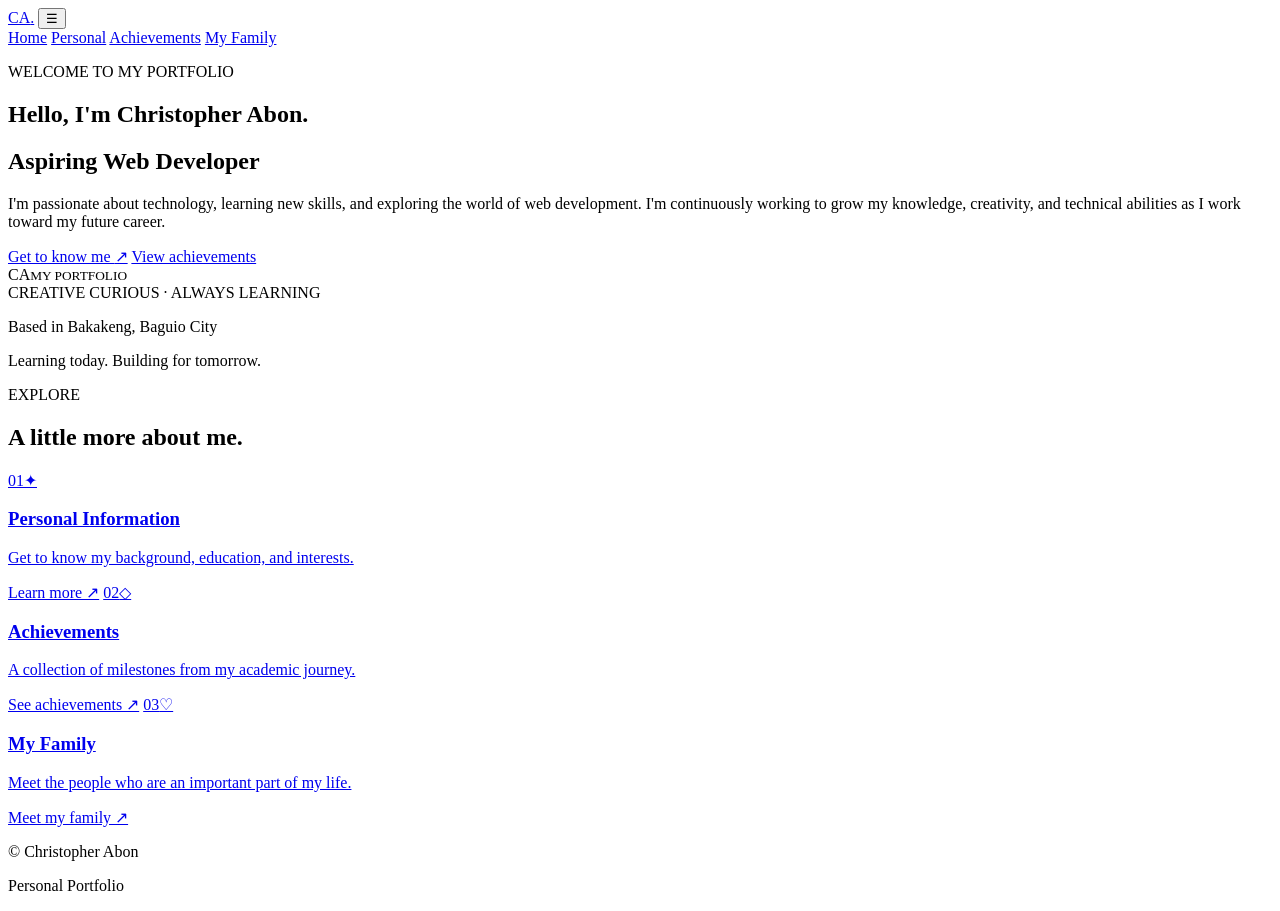
==== index.html @ debb7c57 "Add files via upload" ====
<!DOCTYPE html>
<html lang="en">
<head>
  <meta charset="UTF-8">
  <meta name="viewport" content="width=device-width, initial-scale=1.0">
  <meta name="description" content="Christopher Abon's personal portfolio and journey as an aspiring web developer.">
  <title>Christopher Abon | Portfolio</title>
  <link rel="stylesheet" href="css/style.css">
  <script src="js/script.js" defer></script>
</head>
<body>
  <header class="site-header">
    <a class="logo" href="index.html">CA<span>.</span></a>
    <button class="menu-toggle" aria-label="Toggle navigation" aria-expanded="false">☰</button>
    <nav class="navigation" aria-label="Main navigation">
      <a class="active" href="index.html">Home</a>
      <a href="personal.html">Personal</a>
      <a href="achievements.html">Achievements</a>
      <a href="family.html">My Family</a>
    </nav>
  </header>

  <main>
    <section class="hero container">
      <div class="hero-content reveal">
        <p class="eyebrow">WELCOME TO MY PORTFOLIO</p>
        <h1>Hello, I'm <span>Christopher Abon.</span></h1>
        <h2>Aspiring Web Developer</h2>
        <p class="lead">I'm passionate about technology, learning new skills, and exploring the world of web development. I'm continuously working to grow my knowledge, creativity, and technical abilities as I work toward my future career.</p>
        <div class="button-group">
          <a class="button primary" href="personal.html">Get to know me <span>↗</span></a>
          <a class="button secondary" href="achievements.html">View achievements</a>
        </div>
      </div>
      <div class="hero-art reveal" aria-label="Decorative profile graphic">
        <div class="orbit orbit-one"></div><div class="orbit orbit-two"></div>
        <div class="initials-card"><span>CA</span><small>MY PORTFOLIO</small></div>
        <span class="floating-tag tag-top">CREATIVE</span>
        <span class="floating-tag tag-bottom">CURIOUS · ALWAYS LEARNING</span>
      </div>
    </section>
    <section class="intro-strip">
      <div class="container strip-inner">
        <p><span class="dot"></span> Based in Bakakeng, Baguio City</p>
        <p>Learning today. Building for tomorrow.</p>
      </div>
    </section>
    <section class="container section-block reveal">
      <p class="eyebrow">EXPLORE</p>
      <h2 class="section-title">A little more <span>about me.</span></h2>
      <div class="feature-grid">
        <a class="feature-card" href="personal.html"><span class="card-number">01</span><span class="feature-icon">✦</span><h3>Personal Information</h3><p>Get to know my background, education, and interests.</p><span class="card-link">Learn more ↗</span></a>
        <a class="feature-card" href="achievements.html"><span class="card-number">02</span><span class="feature-icon">◇</span><h3>Achievements</h3><p>A collection of milestones from my academic journey.</p><span class="card-link">See achievements ↗</span></a>
        <a class="feature-card" href="family.html"><span class="card-number">03</span><span class="feature-icon">♡</span><h3>My Family</h3><p>Meet the people who are an important part of my life.</p><span class="card-link">Meet my family ↗</span></a>
      </div>
    </section>
  </main>
  <footer class="site-footer"><div class="container footer-inner"><p>© <span class="year"></span> Christopher Abon</p><p>Personal Portfolio</p></div></footer>
</body>
</html>
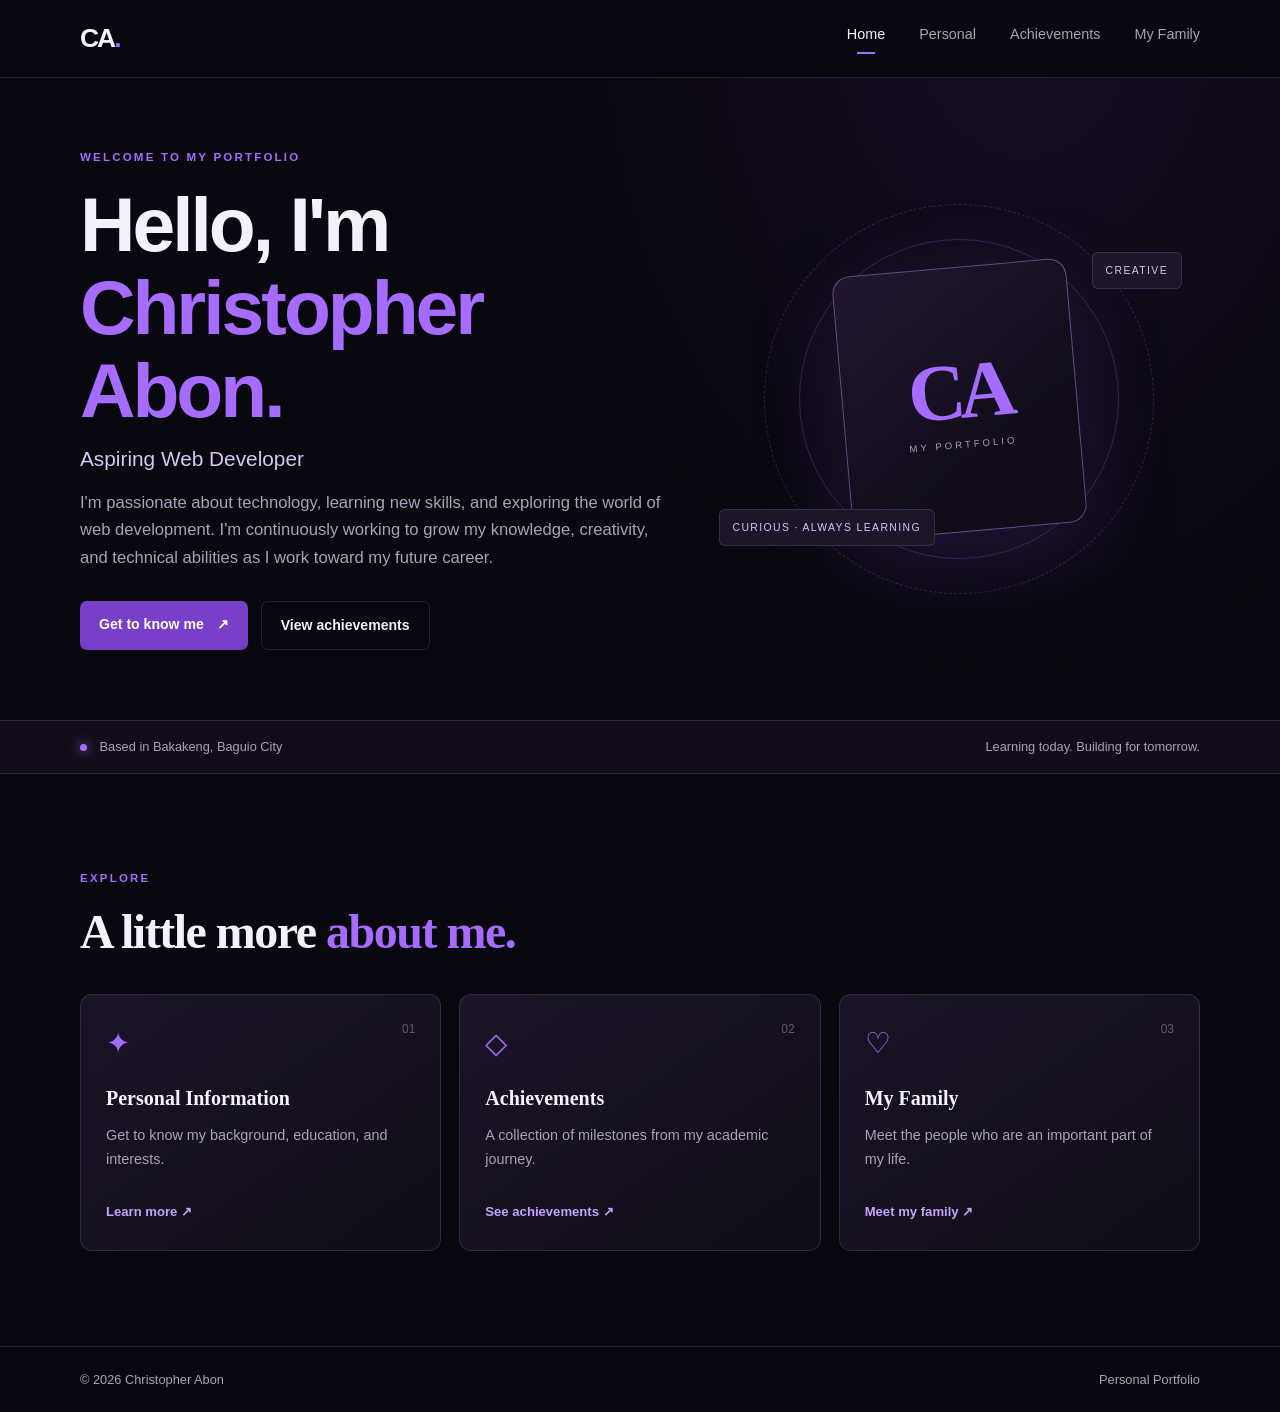
==== commit e659885e: "index.html" ====
--- a/index.html
+++ b/index.html
@@ -5,8 +5,8 @@
   <meta name="viewport" content="width=device-width, initial-scale=1.0">
   <meta name="description" content="Christopher Abon's personal portfolio and journey as an aspiring web developer.">
   <title>Christopher Abon | Portfolio</title>
-  <link rel="stylesheet" href="css/style.css">
-  <script src="js/script.js" defer></script>
+  <link rel="stylesheet" href="style.css">
+  <script src="script.js" defer></script>
 </head>
 <body>
   <header class="site-header">
--- a/style.css
+++ b/style.css
@@ -0,0 +1,6 @@
+@import url('https://fonts.googleapis.com/css2?family=DM+Sans:wght@400;500;600;700&family=Space+Grotesk:wght@400;500;600;700&display=swap');
+:root{--bg:#09080e;--surface:#12101b;--surface2:#191525;--text:#f5f1fb;--muted:#aaa2b8;--purple:#a66bff;--purple2:#7840c9;--line:rgba(190,155,255,.16);--max:1120px}
+*{box-sizing:border-box}html{scroll-behavior:smooth}body{margin:0;background:radial-gradient(ellipse at 80% 0%,rgba(104,53,170,.13),transparent 34%),var(--bg);color:var(--text);font-family:'DM Sans',sans-serif;line-height:1.65}a{color:inherit;text-decoration:none}.container{width:min(var(--max),calc(100% - 48px));margin-inline:auto}.site-header{height:78px;padding:0 max(24px,calc((100% - var(--max))/2));display:flex;align-items:center;justify-content:space-between;border-bottom:1px solid var(--line);background:rgba(9,8,14,.84);backdrop-filter:blur(14px);position:sticky;top:0;z-index:10}.logo{font:700 1.65rem 'Space Grotesk',sans-serif;letter-spacing:-2px}.logo span,.eyebrow,.page-heading h1 span,.hero h1 span,.section-title span{color:var(--purple)}.navigation{display:flex;gap:34px}.navigation a{font-size:.9rem;color:var(--muted);transition:color .25s}.navigation a:hover,.navigation a.active{color:var(--text)}.navigation a.active:after{content:'';display:block;width:18px;height:2px;background:var(--purple);margin:5px auto 0}.menu-toggle{display:none;background:none;color:var(--text);border:0;font-size:1.5rem}.hero{min-height:600px;display:grid;grid-template-columns:1.1fr .9fr;align-items:center;gap:50px;padding-block:70px}.eyebrow{font-size:.72rem;letter-spacing:2.2px;font-weight:700;margin:0 0 16px}.hero h1,.page-heading h1{font:700 clamp(2.8rem,6vw,5rem)/1.08 'Space Grotesk',sans-serif;letter-spacing:-3px;margin:0 0 15px}.hero h2{font:500 1.3rem 'Space Grotesk',sans-serif;color:#d8c6f5;margin:0 0 18px}.lead{color:var(--muted);font-size:1.04rem;max-width:590px}.button-group{display:flex;gap:13px;flex-wrap:wrap;margin-top:30px}.button{padding:12px 19px;border-radius:7px;font-size:.88rem;font-weight:700;transition:transform .25s,background .25s,border-color .25s}.button:hover{transform:translateY(-3px)}.button.primary{background:var(--purple2);color:white}.button.primary:hover{background:#9255e8}.button.primary span{margin-left:9px}.button.secondary{border:1px solid var(--line);color:var(--text)}.button.secondary:hover{border-color:var(--purple)}.hero-art{height:390px;position:relative;display:grid;place-items:center}.initials-card{width:235px;height:265px;border:1px solid rgba(190,155,255,.45);border-radius:18px;background:linear-gradient(145deg,#211633,#100d18 70%);box-shadow:0 25px 90px rgba(115,57,190,.22);display:flex;flex-direction:column;align-items:center;justify-content:center;transform:rotate(-5deg);z-index:1}.initials-card span{font:700 5rem 'Space Grotesk';color:var(--purple);letter-spacing:-7px}.initials-card small{letter-spacing:3px;color:var(--muted);font-size:.6rem}.orbit{position:absolute;border:1px solid rgba(166,107,255,.24);border-radius:50%;width:320px;height:320px}.orbit-two{width:390px;height:390px;border-style:dashed;animation:spin 32s linear infinite}.floating-tag{position:absolute;background:#1c1628;border:1px solid var(--line);border-radius:6px;padding:9px 13px;color:#d8c6f5;font-size:.65rem;letter-spacing:1.4px;z-index:2}.tag-top{top:48px;right:18px}.tag-bottom{bottom:48px;left:0}.intro-strip{border-block:1px solid var(--line);background:rgba(20,16,29,.7)}.strip-inner,.footer-inner{display:flex;justify-content:space-between;align-items:center;gap:20px}.strip-inner{padding-block:15px}.strip-inner p,.footer-inner p{font-size:.8rem;color:var(--muted);margin:0}.dot{display:inline-block;width:7px;height:7px;border-radius:50%;background:#a66bff;margin-right:9px;box-shadow:0 0 12px var(--purple)}.section-block{padding-block:95px}.section-title{font:700 clamp(2rem,4vw,3rem) 'Space Grotesk';letter-spacing:-1.5px;margin:0 0 35px}.feature-grid,.achievement-grid,.family-grid{display:grid;grid-template-columns:repeat(3,1fr);gap:18px}.feature-card,.achievement-card,.family-card{background:linear-gradient(145deg,rgba(28,22,40,.92),rgba(16,14,23,.95));border:1px solid var(--line);border-radius:12px;padding:25px;transition:transform .3s,border-color .3s,box-shadow .3s}.feature-card:hover,.achievement-card:hover,.family-card:hover{transform:translateY(-6px);border-color:rgba(166,107,255,.55);box-shadow:0 15px 40px rgba(0,0,0,.2)}.card-number{float:right;color:#65547b;font-size:.75rem}.feature-icon,.achievement-symbol{font-size:1.8rem;color:var(--purple)}.feature-card h3,.achievement-card h2,.family-card h2{font:600 1.25rem 'Space Grotesk';margin:20px 0 8px}.feature-card p,.achievement-card p,.note-panel p,.family-intro p{font-size:.9rem;color:var(--muted)}.card-link{display:inline-block;margin-top:15px;color:#c5a2ff;font-size:.82rem;font-weight:700}.site-footer{border-top:1px solid var(--line);padding:22px 0}.page-main{padding-block:76px 100px}.page-heading{margin-bottom:48px}.page-heading h1{font-size:clamp(2.7rem,5vw,4.2rem)}.profile-layout{display:grid;grid-template-columns:.72fr 1.28fr;gap:24px;align-items:stretch}.profile-placeholder,.family-photo-placeholder{background:radial-gradient(circle at 50% 30%,#392454,#171120 65%);border:1px solid var(--line);border-radius:12px;min-height:340px;display:flex;flex-direction:column;align-items:center;justify-content:center}.profile-placeholder span{font:700 6rem 'Space Grotesk';color:#bd91ff}.profile-placeholder small,.family-photo-placeholder small{font-size:.6rem;letter-spacing:2px;color:#a99bb8}.info-panel{background:var(--surface);border:1px solid var(--line);border-radius:12px;padding:30px}.info-panel h2{font:700 1.8rem 'Space Grotesk';margin:0}.info-panel>p:not(.eyebrow){color:var(--muted);font-size:.92rem}.info-grid{display:grid;grid-template-columns:1fr 1fr;gap:20px;margin-top:27px}.info-item{border-top:1px solid var(--line);padding-top:12px}.info-item small{display:block;color:#a68bc9;font-size:.62rem;letter-spacing:1.5px;margin-bottom:5px}.info-item strong{font-size:.88rem;font-weight:500}.timeline{border-left:1px solid rgba(166,107,255,.4);margin-left:9px;padding-left:28px;display:grid;gap:27px}.timeline-item{position:relative}.timeline-dot{position:absolute;left:-34px;top:4px;width:11px;height:11px;border-radius:50%;background:var(--purple);box-shadow:0 0 14px rgba(166,107,255,.7)}.timeline-item small{font-size:.65rem;letter-spacing:1.7px;color:#b997e5}.timeline-item h3{font:600 1.1rem 'Space Grotesk';margin:5px 0}.achievement-card{min-height:280px;padding:30px}.achievement-symbol{font-size:2.1rem;margin-bottom:25px}.achievement-card .eyebrow{margin-bottom:5px}.achievement-card h2{margin:8px 0}.achievement-label{display:inline-block;margin-top:20px;border:1px solid var(--line);border-radius:30px;padding:6px 11px;font-size:.62rem;letter-spacing:1px;color:#c5a2ff}.note-panel,.family-intro{display:flex;align-items:center;gap:22px;margin-top:28px;padding:25px 28px;background:rgba(35,24,51,.65);border:1px solid var(--line);border-radius:12px}.note-panel h2,.family-intro h2{font:600 1.2rem 'Space Grotesk';margin:0}.note-panel p,.family-intro p{margin:5px 0 0}.family-heart{font-size:2.5rem;color:var(--purple)}.family-grid{margin-top:25px}.family-card{text-align:center;padding:18px}.family-photo-placeholder{min-height:230px;margin-bottom:22px;border-radius:9px}.family-photo-placeholder span{font:700 3.8rem 'Space Grotesk';color:#bd91ff}.family-card .eyebrow{margin-bottom:0}.family-card h2{margin:5px 0 12px}.family-caption{text-align:center;color:var(--muted);font-size:.85rem;margin-top:28px}.reveal{opacity:0;transform:translateY(22px);transition:opacity .7s ease,transform .7s ease}.reveal.visible{opacity:1;transform:translateY(0)}@keyframes spin{to{transform:rotate(360deg)}}
+@media(max-width:760px){.site-header{height:68px}.menu-toggle{display:block}.navigation{display:none;position:absolute;top:68px;left:0;right:0;padding:20px 24px;background:#100d18;border-bottom:1px solid var(--line);flex-direction:column;gap:18px}.navigation.open{display:flex}.navigation a.active:after{display:none}.hero{grid-template-columns:1fr;gap:10px;padding-block:65px 45px}.hero-art{height:330px}.orbit{width:260px;height:260px}.orbit-two{width:310px;height:310px}.initials-card{width:190px;height:220px}.initials-card span{font-size:4rem}.tag-top{right:4%}.tag-bottom{left:2%}.strip-inner{align-items:flex-start;flex-direction:column;gap:5px}.section-block{padding-block:65px}.feature-grid,.achievement-grid,.family-grid{grid-template-columns:1fr}.profile-layout{grid-template-columns:1fr}.profile-placeholder{min-height:260px}.page-main{padding-block:55px 70px}.info-grid{grid-template-columns:1fr 1fr}.footer-inner{align-items:flex-start;flex-direction:column;gap:5px}}
+@media(max-width:420px){.container{width:calc(100% - 34px)}.hero h1,.page-heading h1{letter-spacing:-2px}.info-grid{grid-template-columns:1fr}.button-group{flex-direction:column;align-items:stretch}.button{text-align:center}}
+@media(prefers-reduced-motion:reduce){*,*::before,*::after{scroll-behavior:auto!important;animation-duration:.01ms!important;transition-duration:.01ms!important}.reveal{opacity:1;transform:none}}
